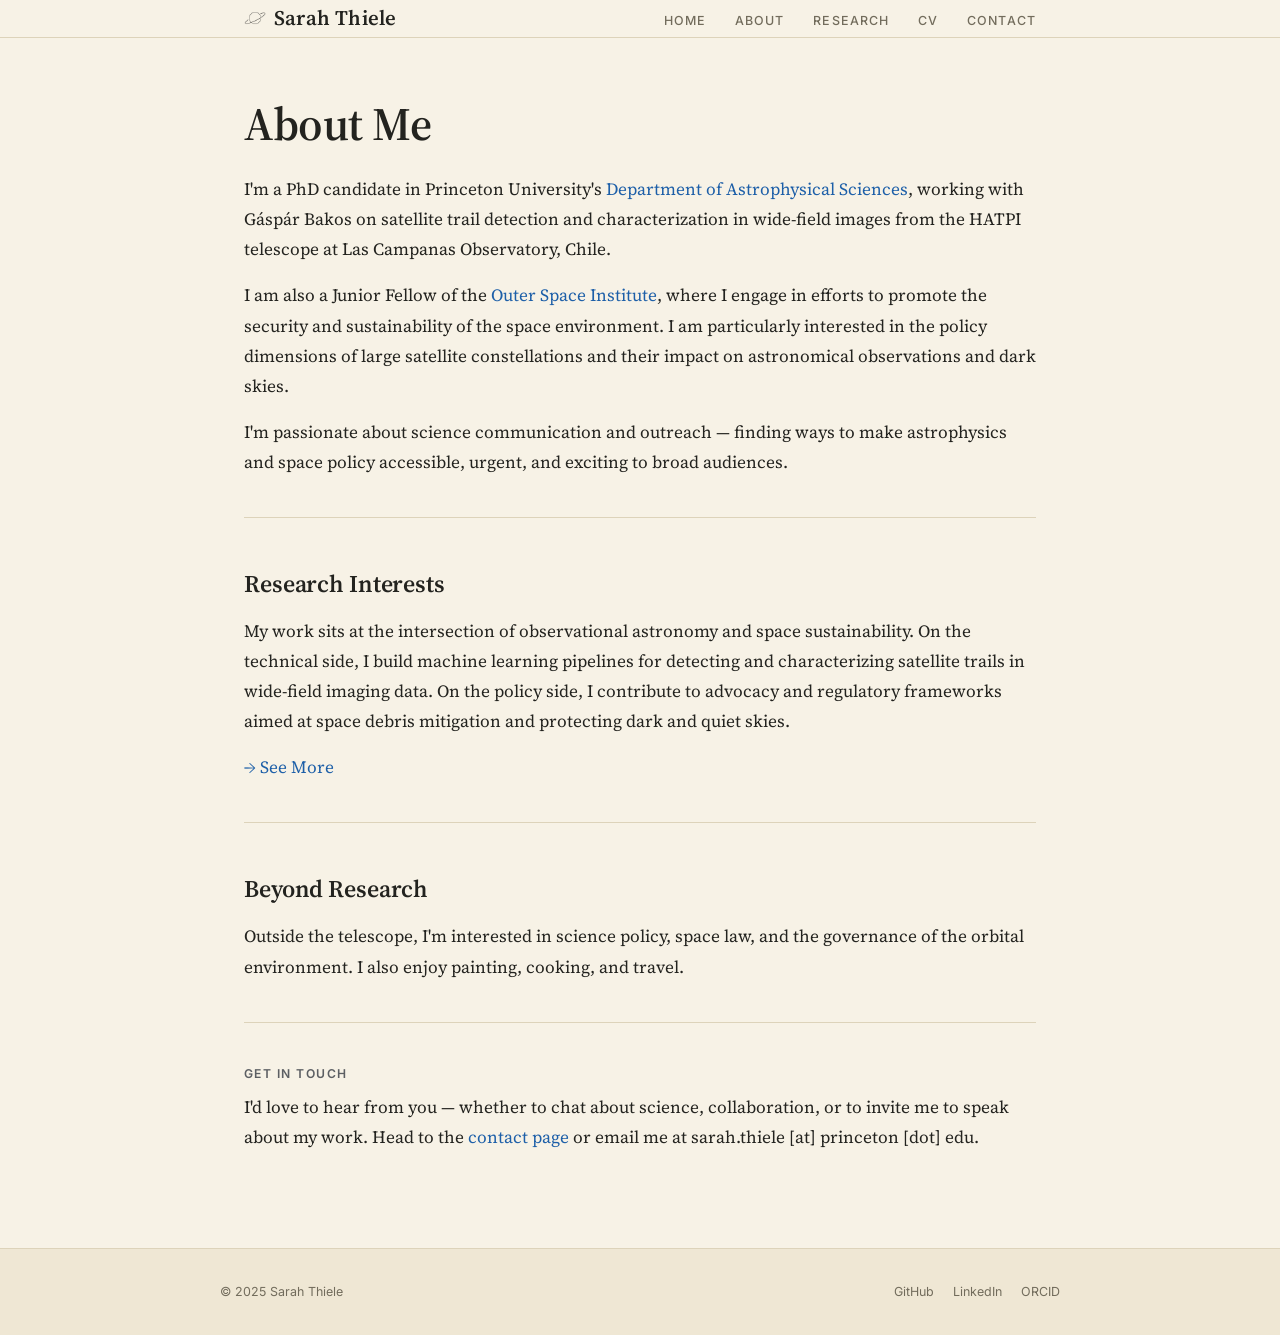
==== about.html @ 633bb7ef "Redesign site with academic cream/blue palette, new photo and content Overhauls the visual design (t" ====
<!DOCTYPE html>
<html lang="en">
<head>
  <meta charset="UTF-8" />
  <meta name="viewport" content="width=device-width, initial-scale=1" />
  <title>About | Sarah Thiele</title>
  <meta name="description" content="About Sarah Thiele — PhD candidate in astrophysics at Princeton University." />
  <link rel="preconnect" href="https://fonts.googleapis.com" />
  <link rel="preconnect" href="https://fonts.gstatic.com" crossorigin />
  <link href="https://fonts.googleapis.com/css2?family=Source+Serif+4:ital,wght@0,400;0,600;1,400&family=Inter:wght@400;500;600&display=swap" rel="stylesheet" />
  <link rel="icon" type="image/png" href="saturn-icon.png" />
  <link rel="stylesheet" href="style.css" />
</head>
<body>
<script src="nav.js" defer></script>

<main>
  <h1>About Me</h1>

  <p>
    I'm a PhD candidate in Princeton University's <a href="https://www.astro.princeton.edu/">Department of Astrophysical Sciences</a>, working with Gáspár Bakos on satellite trail detection and characterization in wide-field images from the HATPI telescope at Las Campanas Observatory, Chile.
  </p>

  <p>
    I am also a Junior Fellow of the <a href="http://outerspaceinstitute.ca/">Outer Space Institute</a>, where I engage in efforts to promote the security and sustainability of the space environment. I am particularly interested in the policy dimensions of large satellite constellations and their impact on astronomical observations and dark skies.
  </p>

  <p>
    I'm passionate about science communication and outreach — finding ways to make astrophysics and space policy accessible, urgent, and exciting to broad audiences.
  </p>

  <hr />

  <h2>Research Interests</h2>
  <p>
    My work sits at the intersection of observational astronomy and space sustainability. On the technical side, I build machine learning pipelines for detecting and characterizing satellite trails in wide-field imaging data. On the policy side, I contribute to advocacy and regulatory frameworks aimed at space debris mitigation and protecting dark and quiet skies.
  </p>
  <p><a href="research.html">&rarr; See More</a></p>

  <hr />

  <h2>Beyond Research</h2>
  <p>
    Outside the telescope, I'm interested in science policy, space law, and the governance of the orbital environment. I also enjoy painting, cooking, and travel.
  </p>

  <hr />

  <h3>Get in touch</h3>
  <p>
    I'd love to hear from you — whether to chat about science, collaboration, or to invite me to speak about my work. Head to the <a href="contact.html">contact page</a> or email me at sarah.thiele [at] princeton [dot] edu.
  </p>
</main>

</body>
</html>
---- style.css ----
/* ─── Tokens ─────────────────────────────────────────────── */
:root {
  --bg:        #f7f2e6;
  --bg-soft:   #efe7d4;
  --fg:        #23231f;
  --muted:     #726c5c;
  --rule:      #ddd3ba;
  --blue:      #1d5fa8;
  --blue-h:    #123f75;
  --slate:     #5c5f63;
  --slate-bg:  #e6e4de;
  --max:       840px;
  --nav-h:     64px;
}

/* ─── Reset ──────────────────────────────────────────────── */
*, *::before, *::after { box-sizing: border-box; margin: 0; padding: 0; }
html { font-size: 16px; scroll-behavior: smooth; }

html, body { height: 100%; }

body {
  background: var(--bg);
  color: var(--fg);
  font-family: 'Source Serif 4', Georgia, serif;
  font-size: 1.075rem;
  line-height: 1.75;
  -webkit-font-smoothing: antialiased;
  display: flex;
  flex-direction: column;
  min-height: 100vh;
}

/* ─── Nav ────────────────────────────────────────────────── */
nav {
  position: sticky;
  top: 0;
  z-index: 100;
  background: var(--bg);
  border-bottom: 1px solid var(--rule);
  height: var(--nav-h);
  display: flex;
  align-items: center;
}

nav .inner {
  max-width: var(--max);
  width: 100%;
  margin: 0 auto;
  padding: 0 1.5rem;
  display: flex;
  justify-content: space-between;
  align-items: center;
}

nav .brand {
  display: flex;
  align-items: center;
  gap: 0.5rem;
  font-family: 'Source Serif 4', Georgia, serif;
  font-size: 1.3rem;
  font-weight: 600;
  letter-spacing: 0.01em;
  color: var(--fg);
  text-decoration: none;
}

nav .brand img {
  opacity: 0.95;
}

nav ul {
  list-style: none;
  display: flex;
  gap: 1.8rem;
}

nav ul a {
  position: relative;
  font-family: 'Inter', sans-serif;
  font-size: 0.78rem;
  font-weight: 500;
  letter-spacing: 0.09em;
  text-transform: uppercase;
  color: var(--muted);
  text-decoration: none;
  padding-bottom: 0.3rem;
  transition: color 0.15s;
}

nav ul a::after {
  content: '';
  position: absolute;
  left: 0;
  right: 0;
  bottom: 0;
  height: 2px;
  background: var(--blue);
  transform: scaleX(0);
  transform-origin: left;
  transition: transform 0.2s ease;
}

nav ul a:hover { color: var(--fg); }
nav ul a:hover::after,
nav ul a.active::after { transform: scaleX(1); }
nav ul a.active { color: var(--fg); }

/* ─── Layout ─────────────────────────────────────────────── */
main {
  flex: 1 0 auto;
  width: 100%;
  max-width: var(--max);
  margin: 0 auto;
  padding: 3.75rem 1.5rem 6rem;
}

/* ─── Typography ─────────────────────────────────────────── */
h1 {
  font-family: 'Source Serif 4', Georgia, serif;
  font-size: clamp(2.1rem, 5vw, 2.9rem);
  font-weight: 600;
  line-height: 1.15;
  letter-spacing: -0.01em;
  margin-bottom: 1.4rem;
}

h2 {
  font-family: 'Source Serif 4', Georgia, serif;
  font-size: 1.5rem;
  font-weight: 600;
  margin: 2.8rem 0 0.7rem;
  letter-spacing: -0.005em;
}

h3 {
  font-family: 'Inter', sans-serif;
  font-size: 0.76rem;
  font-weight: 600;
  letter-spacing: 0.12em;
  text-transform: uppercase;
  color: var(--slate);
  margin: 2rem 0 0.5rem;
}

p { margin-bottom: 1rem; }
p:last-child { margin-bottom: 0; }

a { color: var(--blue); text-decoration: none; border-bottom: 1px solid transparent; }
a:hover { color: var(--blue-h); border-bottom-color: currentColor; text-decoration: none; }

hr {
  border: none;
  border-top: 1px solid var(--rule);
  margin: 2.5rem 0;
}

/* ─── Section divider (hr / tick / label / tick / hr) ───────── */
.section-divider {
  display: flex;
  flex-direction: column;
  align-items: center;
  margin: 3.5rem 0;
}

.section-divider hr {
  width: 100%;
  margin: 0;
}

.section-divider .divider-tick {
  width: 1px;
  height: 1.5rem;
  background: var(--rule);
}

.section-divider h3 {
  margin: 0.6rem 0;
}

/* ─── Home hero ──────────────────────────────────────────── */
.hero {
  display: grid;
  grid-template-columns: 1fr 300px;
  gap: 2.75rem;
  align-items: stretch;
  padding: 2.25rem 0 3rem;
  border-bottom: 1px solid var(--rule);
  margin-bottom: 2.75rem;
}

.hero-text .tagline {
  font-family: 'Inter', sans-serif;
  font-size: 0.8rem;
  font-weight: 500;
  letter-spacing: 0.13em;
  text-transform: uppercase;
  color: var(--slate);
  margin-bottom: 0.9rem;
}

.hero-photo {
  height: 100%;
}

.hero-photo img {
  width: 100%;
  height: 100%;
  min-height: 285px;
  border-radius: 0;
  object-fit: cover;
  display: block;
  border: 1px solid var(--rule);
  box-shadow: 0 6px 18px -8px rgba(35, 35, 31, 0.25);
}

.hero-links {
  display: flex;
  gap: 0.9rem;
  flex-wrap: wrap;
  margin-top: 1.5rem;
}

.btn {
  font-family: 'Inter', sans-serif;
  font-size: 0.78rem;
  font-weight: 500;
  letter-spacing: 0.07em;
  text-transform: uppercase;
  color: var(--blue);
  border: 1px solid var(--blue);
  border-bottom: 1px solid var(--blue);
  padding: 0.5rem 1.2rem;
  text-decoration: none;
  transition: background-color 0.15s, color 0.15s;
}

.btn:hover {
  background-color: var(--blue);
  color: var(--bg);
  border-bottom-color: var(--blue);
}

/* ─── Home quick-links section ───────────────────────────── */
.quick-links {
  display: grid;
  grid-template-columns: repeat(2, 1fr);
  gap: 1.25rem;
  margin-top: 1rem;
}

.ql-card {
  background: var(--bg-soft);
  border-left: 3px solid transparent;
  padding: 1.4rem 1.6rem;
  text-decoration: none;
  color: var(--fg);
  transition: border-color 0.15s, transform 0.15s;
  display: block;
}

.ql-card:hover {
  border-left-color: var(--blue);
  text-decoration: none;
  transform: translateX(2px);
}

.ql-card .ql-title {
  font-family: 'Source Serif 4', Georgia, serif;
  font-size: 1.15rem;
  font-weight: 600;
  margin-bottom: 0.35rem;
}

.ql-card .ql-desc {
  font-family: 'Source Serif 4', serif;
  font-size: 0.9rem;
  color: var(--muted);
  line-height: 1.5;
}

/* ─── Research cards ─────────────────────────────────────── */
.research-item {
  border-top: 1px solid var(--rule);
  padding: 2.1rem 0;
}

.research-item:last-child { border-bottom: 1px solid var(--rule); }

.research-item .meta {
  font-family: 'Inter', sans-serif;
  font-size: 0.76rem;
  font-weight: 500;
  letter-spacing: 0.08em;
  text-transform: uppercase;
  color: var(--slate);
  margin-bottom: 0.5rem;
}

.research-item h2 {
  margin: 0 0 0.7rem;
  font-size: 1.3rem;
}

.research-item .tags {
  display: flex;
  flex-wrap: wrap;
  gap: 0.5rem;
  margin-top: 1rem;
}

.paper-list {
  list-style: none;
  display: flex;
  flex-direction: column;
  gap: 0.85rem;
  margin: 1rem 0 0;
  font-size: 0.95rem;
  line-height: 1.55;
}

.paper-list strong {
  font-weight: 600;
}

.research-figure {
  margin: 1.25rem 0;
}

.research-figure img {
  display: block;
  width: 100%;
  height: auto;
  border: 1px solid var(--rule);
}

.research-figure figcaption {
  font-family: 'Inter', sans-serif;
  font-size: 0.78rem;
  color: var(--muted);
  margin-top: 0.6rem;
  line-height: 1.5;
}

.research-figure figcaption code {
  font-family: ui-monospace, 'SF Mono', Menlo, monospace;
  font-size: 0.9em;
  background: var(--bg-soft);
  padding: 0.05rem 0.3rem;
  border-radius: 3px;
}

.tag {
  font-family: 'Inter', sans-serif;
  font-size: 0.7rem;
  font-weight: 500;
  letter-spacing: 0.05em;
  text-transform: uppercase;
  background: var(--slate-bg);
  color: var(--slate);
  border-radius: 3px;
  padding: 0.25rem 0.65rem;
}

/* ─── CV-style table ─────────────────────────────────────── */
.cv-section { margin-bottom: 2.5rem; }

.cv-row {
  display: grid;
  grid-template-columns: 90px 1fr;
  gap: 1rem;
  padding: 0.7rem 0.5rem;
  margin: 0 -0.5rem;
  border-top: 1px solid var(--rule);
  font-size: 0.97rem;
  transition: background-color 0.15s;
}

.cv-row:last-child { border-bottom: 1px solid var(--rule); }
.cv-row:hover { background: var(--bg-soft); }

.cv-year {
  font-family: 'Inter', sans-serif;
  font-size: 0.78rem;
  font-weight: 500;
  color: var(--blue);
  padding-top: 0.2rem;
}

/* ─── Contact ────────────────────────────────────────────── */
.contact-grid {
  display: grid;
  grid-template-columns: 1fr 1fr;
  gap: 1.75rem;
  margin-top: 1.5rem;
}

.contact-item .label {
  font-family: 'Inter', sans-serif;
  font-size: 0.7rem;
  font-weight: 600;
  letter-spacing: 0.12em;
  text-transform: uppercase;
  color: var(--slate);
  margin-bottom: 0.3rem;
}

/* ─── Footer ─────────────────────────────────────────────── */
footer {
  flex-shrink: 0;
  border-top: 1px solid var(--rule);
  background: var(--bg-soft);
  padding: 2rem 1.5rem;
  text-align: center;
}

footer .inner {
  max-width: var(--max);
  margin: 0 auto;
  font-family: 'Inter', sans-serif;
  font-size: 0.78rem;
  color: var(--muted);
  display: flex;
  justify-content: space-between;
  align-items: center;
  flex-wrap: wrap;
  gap: 0.5rem;
}

footer .social-links { display: flex; gap: 1.2rem; }
footer .social-links a { color: var(--muted); border-bottom: none; transition: color 0.15s; }
footer .social-links a:hover { color: var(--blue); text-decoration: none; }

/* ─── Responsive ─────────────────────────────────────────── */
@media (max-width: 600px) {
  .hero { grid-template-columns: 1fr; }
  .hero-photo { display: none; }
  .quick-links { grid-template-columns: 1fr; }
  .contact-grid { grid-template-columns: 1fr; }
  .cv-row { grid-template-columns: 1fr; gap: 0.2rem; }
  nav ul { gap: 1rem; }
}
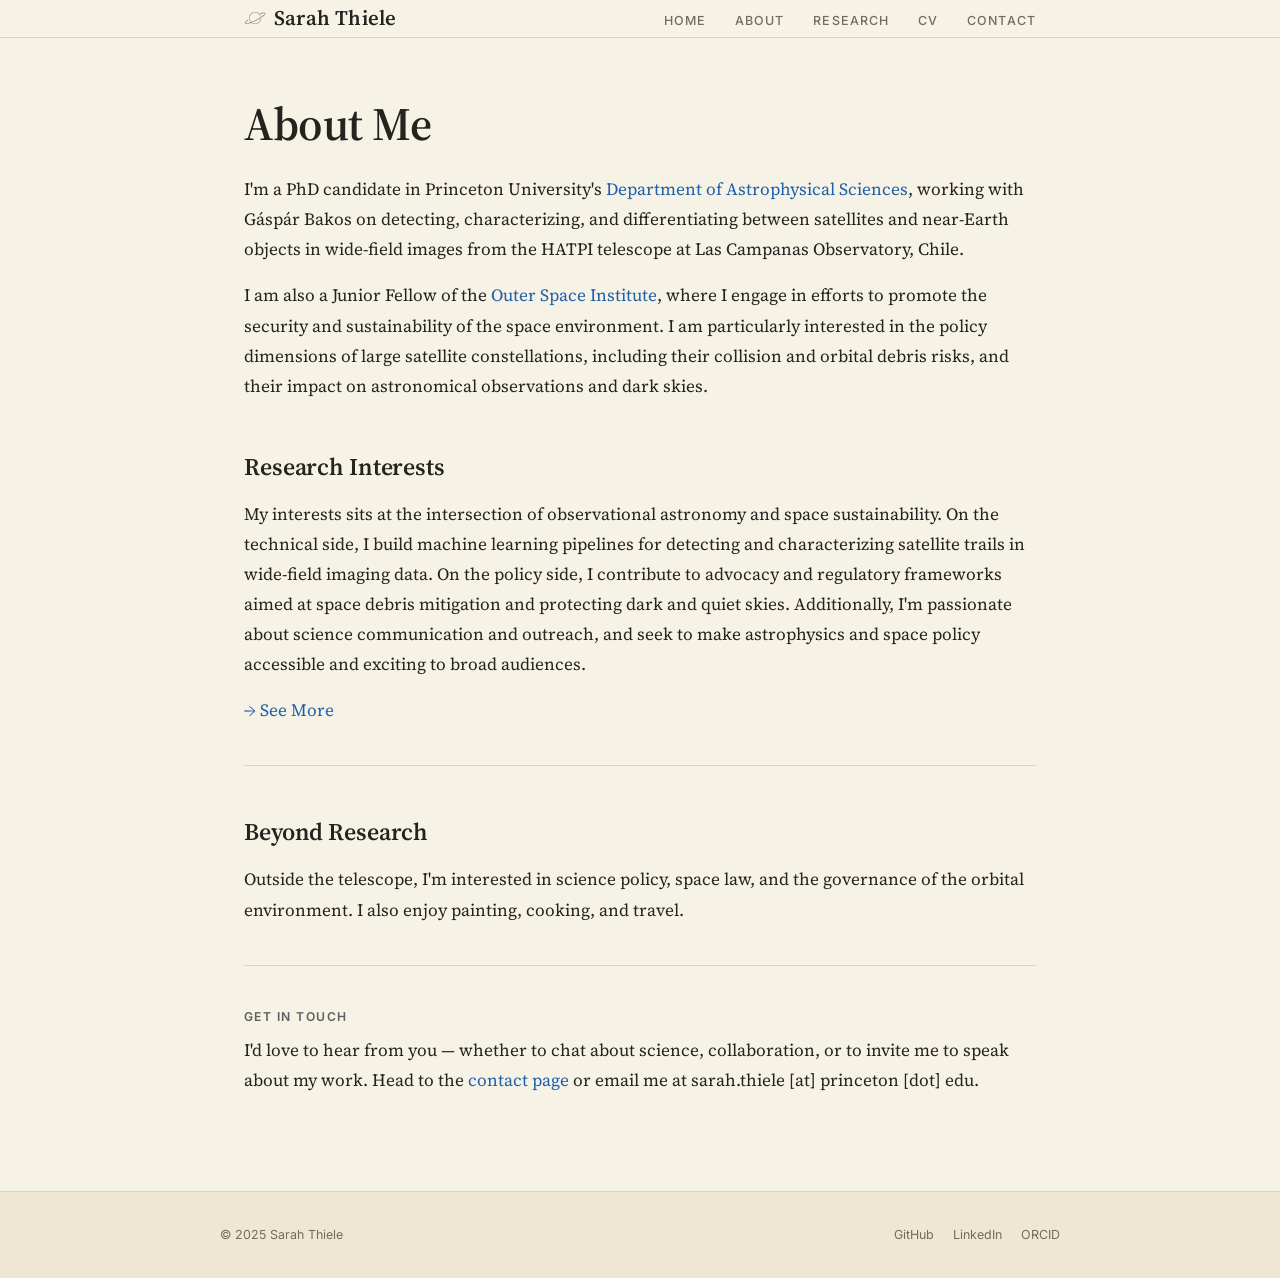
==== commit cdf79a3d: "Update about.html" ====
--- a/about.html
+++ b/about.html
@@ -18,22 +18,17 @@
   <h1>About Me</h1>
 
   <p>
-    I'm a PhD candidate in Princeton University's <a href="https://www.astro.princeton.edu/">Department of Astrophysical Sciences</a>, working with Gáspár Bakos on satellite trail detection and characterization in wide-field images from the HATPI telescope at Las Campanas Observatory, Chile.
+    I'm a PhD candidate in Princeton University's <a href="https://www.astro.princeton.edu/">Department of Astrophysical Sciences</a>, working with Gáspár Bakos on detecting, characterizing, and differentiating between satellites and near-Earth objects in wide-field images from the HATPI telescope at Las Campanas Observatory, Chile.
   </p>
 
   <p>
-    I am also a Junior Fellow of the <a href="http://outerspaceinstitute.ca/">Outer Space Institute</a>, where I engage in efforts to promote the security and sustainability of the space environment. I am particularly interested in the policy dimensions of large satellite constellations and their impact on astronomical observations and dark skies.
+    I am also a Junior Fellow of the <a href="http://outerspaceinstitute.ca/">Outer Space Institute</a>, where I engage in efforts to promote the security and sustainability of the space environment. I am particularly interested in the policy dimensions of large satellite constellations, including their collision and orbital debris risks, and their impact on astronomical observations and dark skies.
   </p>
 
-  <p>
-    I'm passionate about science communication and outreach — finding ways to make astrophysics and space policy accessible, urgent, and exciting to broad audiences.
-  </p>
-
-  <hr />
 
   <h2>Research Interests</h2>
   <p>
-    My work sits at the intersection of observational astronomy and space sustainability. On the technical side, I build machine learning pipelines for detecting and characterizing satellite trails in wide-field imaging data. On the policy side, I contribute to advocacy and regulatory frameworks aimed at space debris mitigation and protecting dark and quiet skies.
+    My interests sits at the intersection of observational astronomy and space sustainability. On the technical side, I build machine learning pipelines for detecting and characterizing satellite trails in wide-field imaging data. On the policy side, I contribute to advocacy and regulatory frameworks aimed at space debris mitigation and protecting dark and quiet skies. Additionally, I'm passionate about science communication and outreach, and seek to make astrophysics and space policy accessible and exciting to broad audiences.
   </p>
   <p><a href="research.html">&rarr; See More</a></p>
 
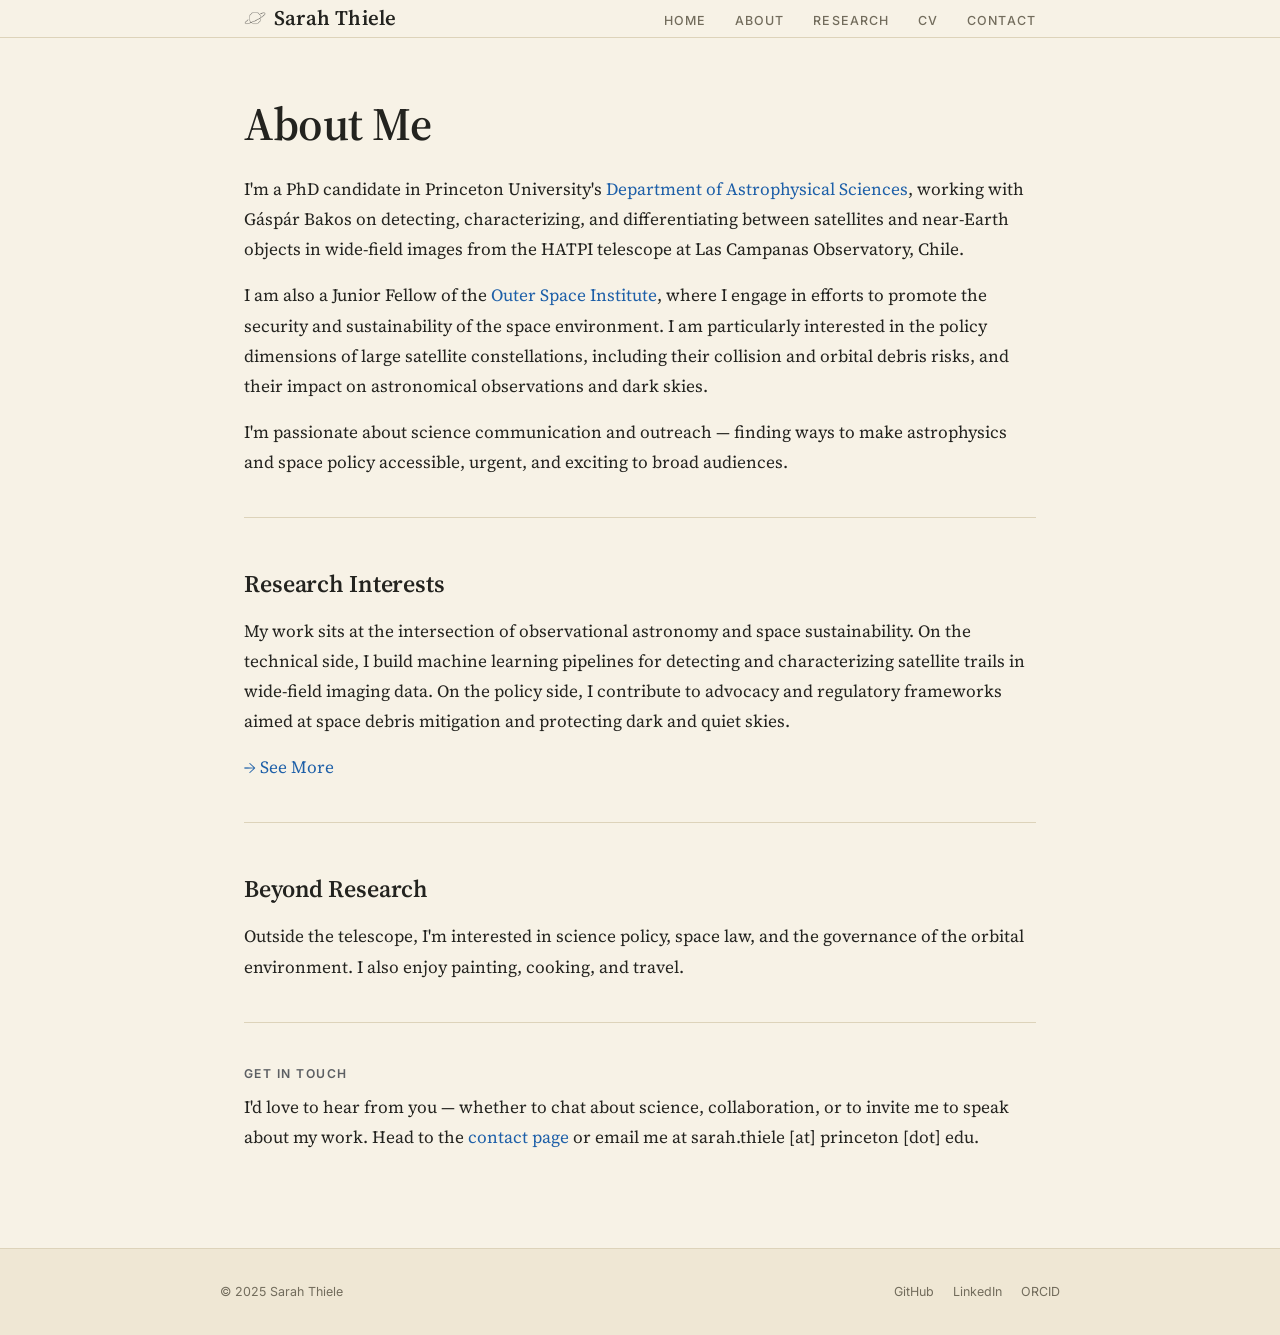
==== commit 5fed061d: "Update About page copy Co-Authored-By: Claude Sonnet 5 <noreply@anthropic.com>" ====
--- a/about.html
+++ b/about.html
@@ -25,10 +25,15 @@
     I am also a Junior Fellow of the <a href="http://outerspaceinstitute.ca/">Outer Space Institute</a>, where I engage in efforts to promote the security and sustainability of the space environment. I am particularly interested in the policy dimensions of large satellite constellations, including their collision and orbital debris risks, and their impact on astronomical observations and dark skies.
   </p>
 
+  <p>
+    I'm passionate about science communication and outreach — finding ways to make astrophysics and space policy accessible, urgent, and exciting to broad audiences.
+  </p>
+
+  <hr />
 
   <h2>Research Interests</h2>
   <p>
-    My interests sits at the intersection of observational astronomy and space sustainability. On the technical side, I build machine learning pipelines for detecting and characterizing satellite trails in wide-field imaging data. On the policy side, I contribute to advocacy and regulatory frameworks aimed at space debris mitigation and protecting dark and quiet skies. Additionally, I'm passionate about science communication and outreach, and seek to make astrophysics and space policy accessible and exciting to broad audiences.
+    My work sits at the intersection of observational astronomy and space sustainability. On the technical side, I build machine learning pipelines for detecting and characterizing satellite trails in wide-field imaging data. On the policy side, I contribute to advocacy and regulatory frameworks aimed at space debris mitigation and protecting dark and quiet skies.
   </p>
   <p><a href="research.html">&rarr; See More</a></p>
 
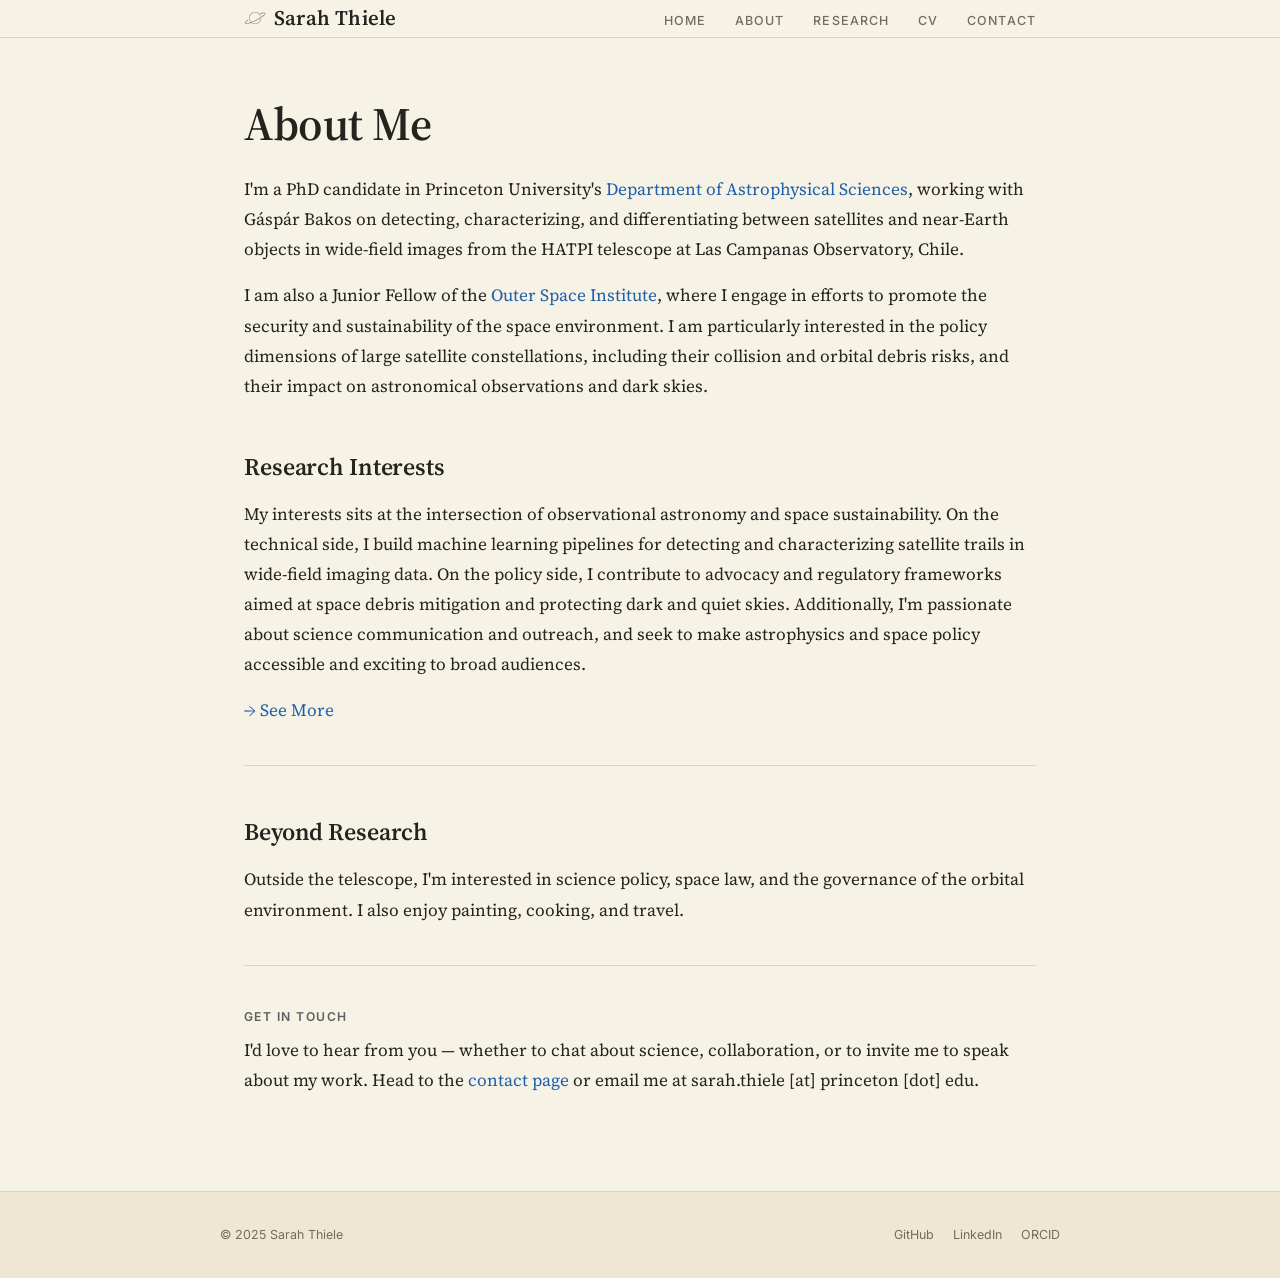
==== commit 4c539df9: "Merge remote-tracking branch 'origin/main'" ====
--- a/about.html
+++ b/about.html
@@ -25,15 +25,10 @@
     I am also a Junior Fellow of the <a href="http://outerspaceinstitute.ca/">Outer Space Institute</a>, where I engage in efforts to promote the security and sustainability of the space environment. I am particularly interested in the policy dimensions of large satellite constellations, including their collision and orbital debris risks, and their impact on astronomical observations and dark skies.
   </p>
 
-  <p>
-    I'm passionate about science communication and outreach — finding ways to make astrophysics and space policy accessible, urgent, and exciting to broad audiences.
-  </p>
-
-  <hr />
 
   <h2>Research Interests</h2>
   <p>
-    My work sits at the intersection of observational astronomy and space sustainability. On the technical side, I build machine learning pipelines for detecting and characterizing satellite trails in wide-field imaging data. On the policy side, I contribute to advocacy and regulatory frameworks aimed at space debris mitigation and protecting dark and quiet skies.
+    My interests sits at the intersection of observational astronomy and space sustainability. On the technical side, I build machine learning pipelines for detecting and characterizing satellite trails in wide-field imaging data. On the policy side, I contribute to advocacy and regulatory frameworks aimed at space debris mitigation and protecting dark and quiet skies. Additionally, I'm passionate about science communication and outreach, and seek to make astrophysics and space policy accessible and exciting to broad audiences.
   </p>
   <p><a href="research.html">&rarr; See More</a></p>
 
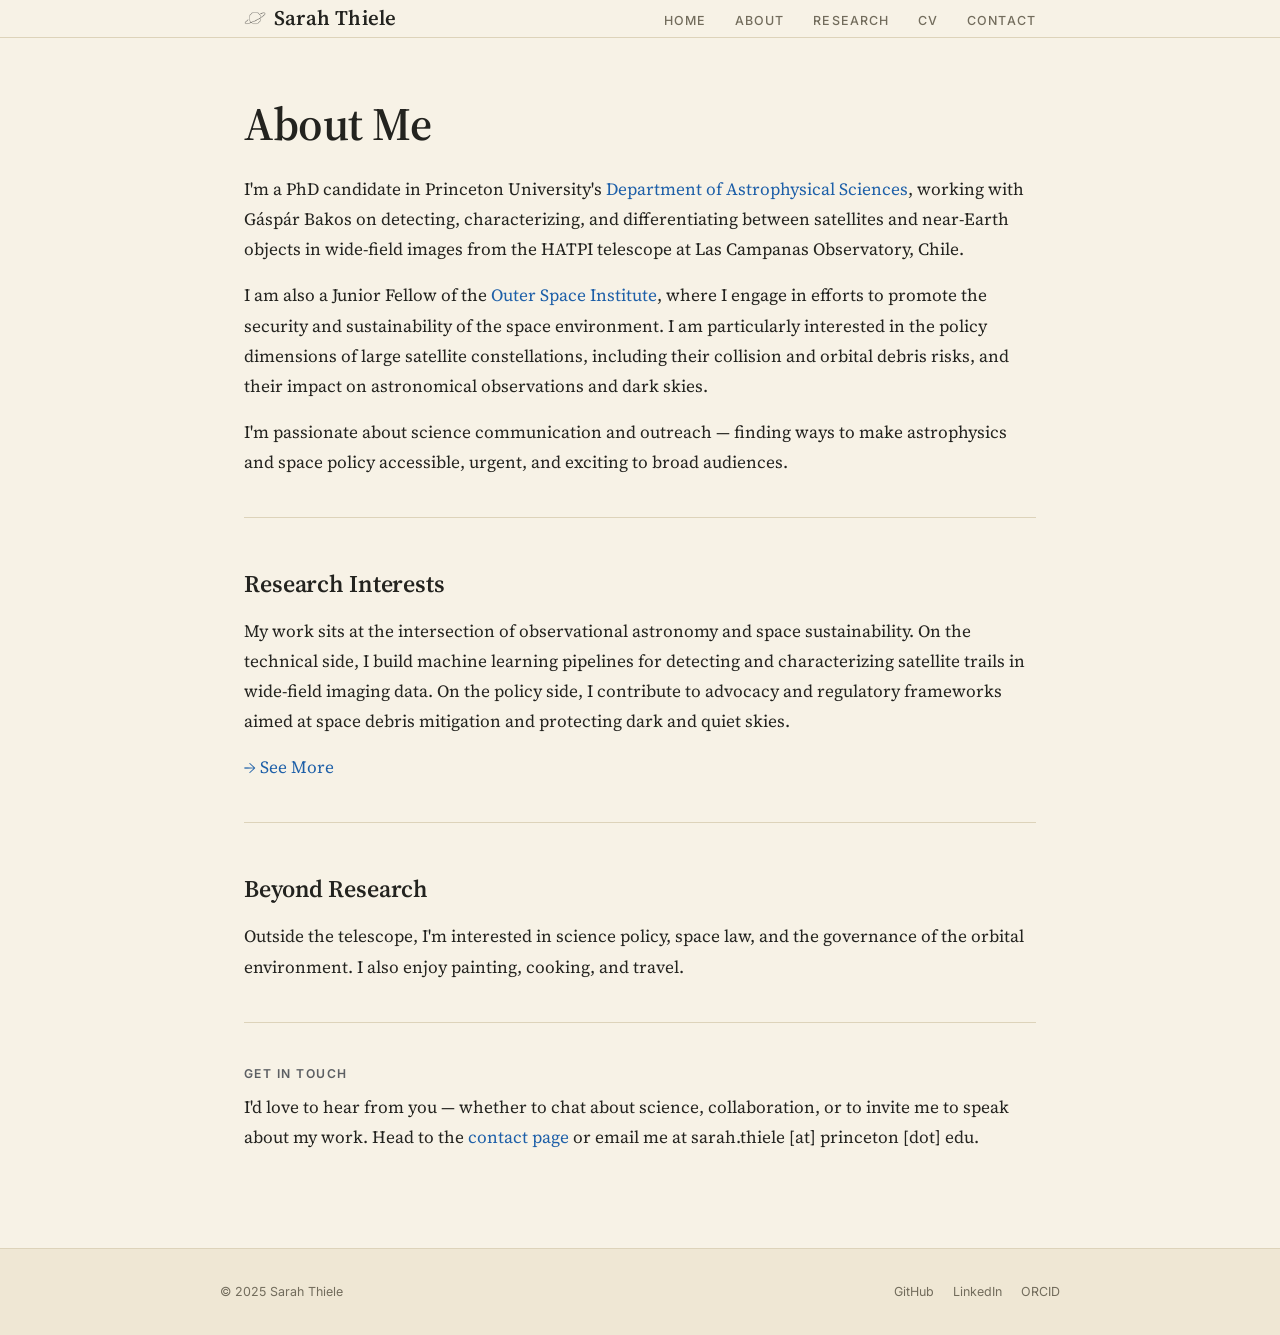
==== commit 8e1f857b: "Keep local About page copy over GitHub web edit Co-Authored-By: Claude Sonnet 5 <noreply@anthropic.c" ====
--- a/about.html
+++ b/about.html
@@ -25,10 +25,15 @@
     I am also a Junior Fellow of the <a href="http://outerspaceinstitute.ca/">Outer Space Institute</a>, where I engage in efforts to promote the security and sustainability of the space environment. I am particularly interested in the policy dimensions of large satellite constellations, including their collision and orbital debris risks, and their impact on astronomical observations and dark skies.
   </p>
 
+  <p>
+    I'm passionate about science communication and outreach — finding ways to make astrophysics and space policy accessible, urgent, and exciting to broad audiences.
+  </p>
+
+  <hr />
 
   <h2>Research Interests</h2>
   <p>
-    My interests sits at the intersection of observational astronomy and space sustainability. On the technical side, I build machine learning pipelines for detecting and characterizing satellite trails in wide-field imaging data. On the policy side, I contribute to advocacy and regulatory frameworks aimed at space debris mitigation and protecting dark and quiet skies. Additionally, I'm passionate about science communication and outreach, and seek to make astrophysics and space policy accessible and exciting to broad audiences.
+    My work sits at the intersection of observational astronomy and space sustainability. On the technical side, I build machine learning pipelines for detecting and characterizing satellite trails in wide-field imaging data. On the policy side, I contribute to advocacy and regulatory frameworks aimed at space debris mitigation and protecting dark and quiet skies.
   </p>
   <p><a href="research.html">&rarr; See More</a></p>
 
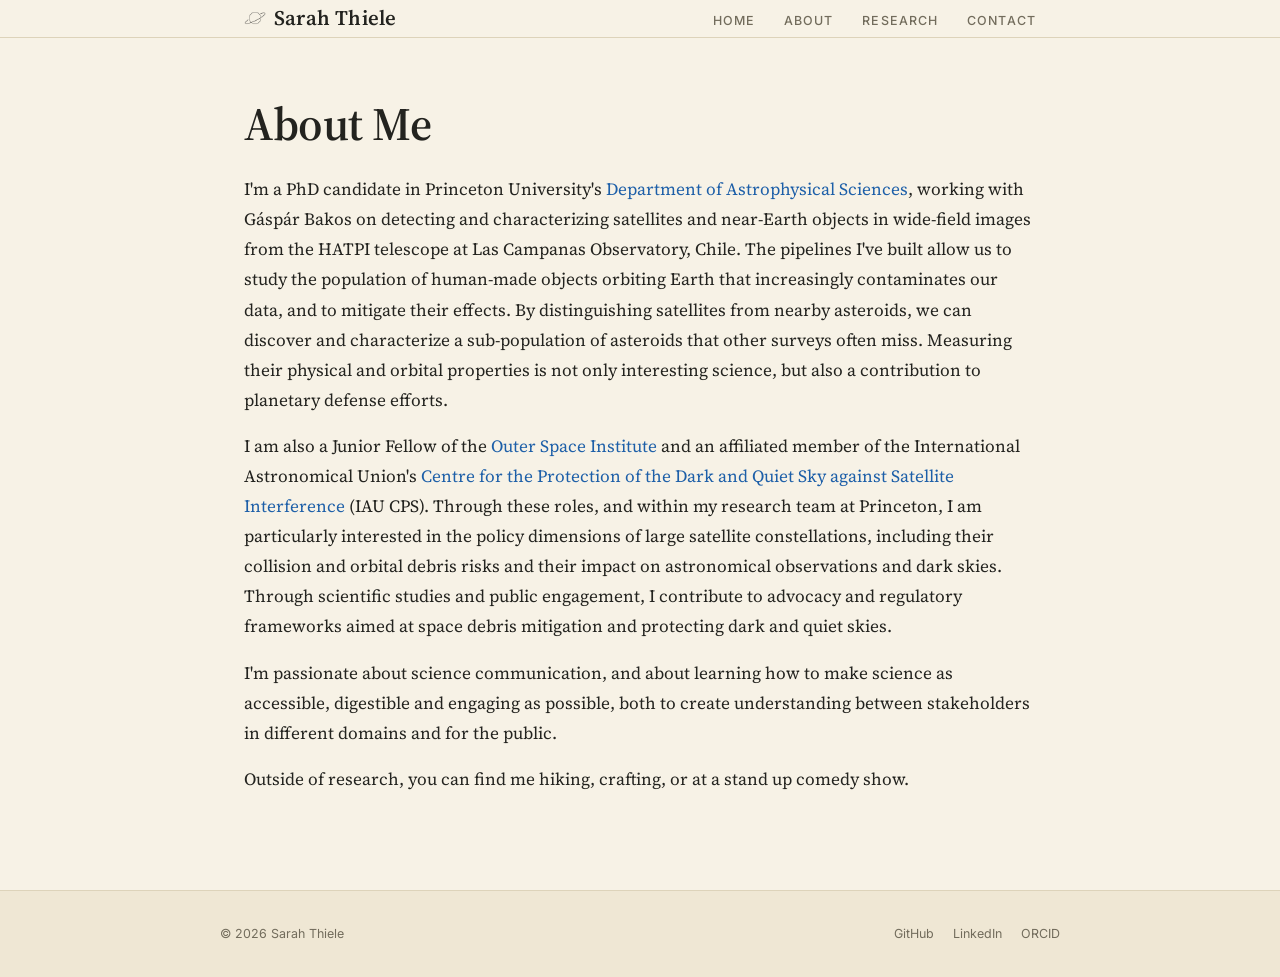
==== commit 2897a90d: "Rework research page, retire standalone CV page, refresh About copy Adds the CRASH Clock, NEO, and S" ====
--- a/about.html
+++ b/about.html
@@ -18,37 +18,19 @@
   <h1>About Me</h1>
 
   <p>
-    I'm a PhD candidate in Princeton University's <a href="https://www.astro.princeton.edu/">Department of Astrophysical Sciences</a>, working with Gáspár Bakos on detecting, characterizing, and differentiating between satellites and near-Earth objects in wide-field images from the HATPI telescope at Las Campanas Observatory, Chile.
+    I'm a PhD candidate in Princeton University's <a href="https://www.astro.princeton.edu/">Department of Astrophysical Sciences</a>, working with Gáspár Bakos on detecting and characterizing satellites and near-Earth objects in wide-field images from the HATPI telescope at Las Campanas Observatory, Chile. The pipelines I've built allow us to study the population of human-made objects orbiting Earth that increasingly contaminates our data, and to mitigate their effects. By distinguishing satellites from nearby asteroids, we can discover and characterize a sub-population of asteroids that other surveys often miss. Measuring their physical and orbital properties is not only interesting science, but also a contribution to planetary defense efforts.
   </p>
 
   <p>
-    I am also a Junior Fellow of the <a href="http://outerspaceinstitute.ca/">Outer Space Institute</a>, where I engage in efforts to promote the security and sustainability of the space environment. I am particularly interested in the policy dimensions of large satellite constellations, including their collision and orbital debris risks, and their impact on astronomical observations and dark skies.
+    I am also a Junior Fellow of the <a href="http://outerspaceinstitute.ca/">Outer Space Institute</a> and an affiliated member of the International Astronomical Union's <a href="https://cps.iau.org/">Centre for the Protection of the Dark and Quiet Sky against Satellite Interference</a> (IAU CPS). Through these roles, and within my research team at Princeton, I am particularly interested in the policy dimensions of large satellite constellations, including their collision and orbital debris risks and their impact on astronomical observations and dark skies. Through scientific studies and public engagement, I contribute to advocacy and regulatory frameworks aimed at space debris mitigation and protecting dark and quiet skies.
   </p>
 
   <p>
-    I'm passionate about science communication and outreach — finding ways to make astrophysics and space policy accessible, urgent, and exciting to broad audiences.
+    I'm passionate about science communication, and about learning how to make science as accessible, digestible and engaging as possible, both to create understanding between stakeholders in different domains and for the public.
   </p>
 
-  <hr />
-
-  <h2>Research Interests</h2>
   <p>
-    My work sits at the intersection of observational astronomy and space sustainability. On the technical side, I build machine learning pipelines for detecting and characterizing satellite trails in wide-field imaging data. On the policy side, I contribute to advocacy and regulatory frameworks aimed at space debris mitigation and protecting dark and quiet skies.
-  </p>
-  <p><a href="research.html">&rarr; See More</a></p>
-
-  <hr />
-
-  <h2>Beyond Research</h2>
-  <p>
-    Outside the telescope, I'm interested in science policy, space law, and the governance of the orbital environment. I also enjoy painting, cooking, and travel.
-  </p>
-
-  <hr />
-
-  <h3>Get in touch</h3>
-  <p>
-    I'd love to hear from you — whether to chat about science, collaboration, or to invite me to speak about my work. Head to the <a href="contact.html">contact page</a> or email me at sarah.thiele [at] princeton [dot] edu.
+    Outside of research, you can find me hiking, crafting, or at a stand up comedy show.
   </p>
 </main>
 
--- a/style.css
+++ b/style.css
@@ -279,6 +279,20 @@
   line-height: 1.5;
 }
 
+.ql-card.ql-cv {
+  background: var(--slate-bg);
+  border-left: 3px solid var(--blue);
+}
+
+.ql-card.ql-cv .ql-title {
+  color: var(--blue);
+}
+
+.ql-card.ql-cv:hover {
+  border-color: var(--blue-h);
+  background: var(--bg-soft);
+}
+
 /* ─── Research cards ─────────────────────────────────────── */
 .research-item {
   border-top: 1px solid var(--rule);
@@ -317,6 +331,10 @@
   margin: 1rem 0 0;
   font-size: 0.95rem;
   line-height: 1.55;
+}
+
+.cite-meta {
+  color: var(--muted);
 }
 
 .paper-list strong {
@@ -350,6 +368,18 @@
   border-radius: 3px;
 }
 
+.research-figure.inset-left {
+  float: left;
+  width: 270px;
+  margin: 0.2rem 1.5rem 1rem 0;
+}
+
+.research-figure.inset {
+  float: right;
+  width: 440px;
+  margin: 0.2rem 0 1rem 1.5rem;
+}
+
 .tag {
   font-family: 'Inter', sans-serif;
   font-size: 0.7rem;
@@ -360,31 +390,6 @@
   color: var(--slate);
   border-radius: 3px;
   padding: 0.25rem 0.65rem;
-}
-
-/* ─── CV-style table ─────────────────────────────────────── */
-.cv-section { margin-bottom: 2.5rem; }
-
-.cv-row {
-  display: grid;
-  grid-template-columns: 90px 1fr;
-  gap: 1rem;
-  padding: 0.7rem 0.5rem;
-  margin: 0 -0.5rem;
-  border-top: 1px solid var(--rule);
-  font-size: 0.97rem;
-  transition: background-color 0.15s;
-}
-
-.cv-row:last-child { border-bottom: 1px solid var(--rule); }
-.cv-row:hover { background: var(--bg-soft); }
-
-.cv-year {
-  font-family: 'Inter', sans-serif;
-  font-size: 0.78rem;
-  font-weight: 500;
-  color: var(--blue);
-  padding-top: 0.2rem;
 }
 
 /* ─── Contact ────────────────────────────────────────────── */
@@ -437,6 +442,7 @@
   .hero-photo { display: none; }
   .quick-links { grid-template-columns: 1fr; }
   .contact-grid { grid-template-columns: 1fr; }
-  .cv-row { grid-template-columns: 1fr; gap: 0.2rem; }
+  .research-figure.inset,
+  .research-figure.inset-left { float: none; width: 100%; margin: 1rem 0; }
   nav ul { gap: 1rem; }
 }
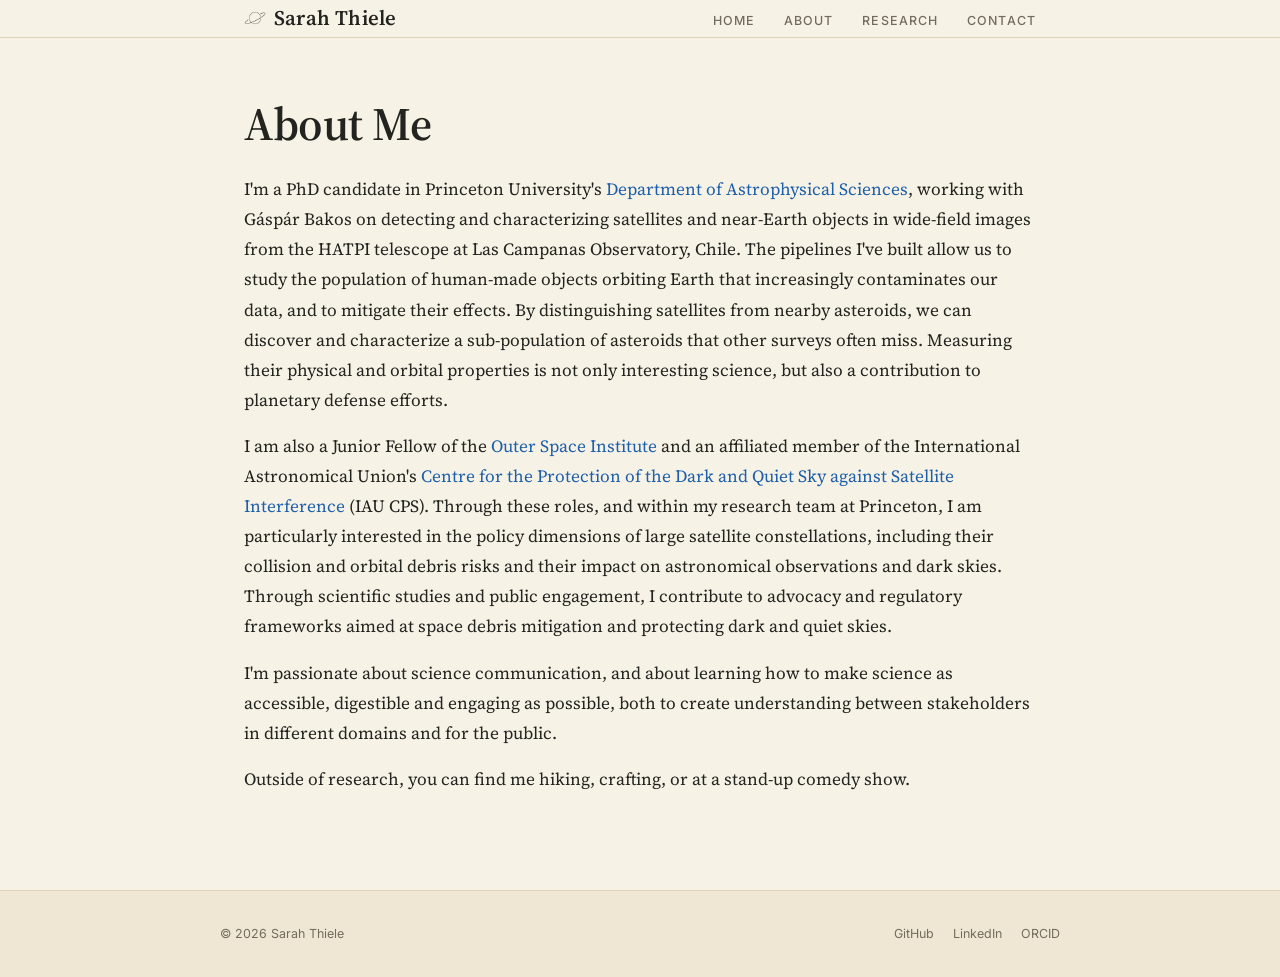
==== commit e3587f5d: "Add scattered side photos to About page Adds two small photos (a conference talk and a hiking shot) " ====
--- a/about.html
+++ b/about.html
@@ -15,6 +15,9 @@
 <script src="nav.js" defer></script>
 
 <main>
+  <img class="side-photo side-photo-talk" src="about-talk.jpg" alt="" />
+  <img class="side-photo side-photo-hiking" src="about-hiking.jpg" alt="" />
+
   <h1>About Me</h1>
 
   <p>
@@ -30,7 +33,7 @@
   </p>
 
   <p>
-    Outside of research, you can find me hiking, crafting, or at a stand up comedy show.
+    Outside of research, you can find me hiking, crafting, or at a stand-up comedy show.
   </p>
 </main>
 
--- a/style.css
+++ b/style.css
@@ -108,6 +108,7 @@
 
 /* ─── Layout ─────────────────────────────────────────────── */
 main {
+  position: relative;
   flex: 1 0 auto;
   width: 100%;
   max-width: var(--max);
@@ -436,6 +437,32 @@
 footer .social-links a { color: var(--muted); border-bottom: none; transition: color 0.15s; }
 footer .social-links a:hover { color: var(--blue); text-decoration: none; }
 
+/* ─── About page side photos ────────────────────────────── */
+.side-photo {
+  display: none;
+  position: absolute;
+  width: 200px;
+  border: 1px solid var(--rule);
+  background: var(--bg);
+  padding: 4px;
+  box-shadow: 0 8px 18px -8px rgba(35, 35, 31, 0.35);
+}
+
+@media (min-width: 1360px) {
+  .side-photo { display: block; }
+}
+
+.side-photo-talk {
+  width: 230px;
+  right: -255px;
+  top: 400px;
+}
+
+.side-photo-hiking {
+  left: -245px;
+  top: 140px;
+}
+
 /* ─── Responsive ─────────────────────────────────────────── */
 @media (max-width: 600px) {
   .hero { grid-template-columns: 1fr; }
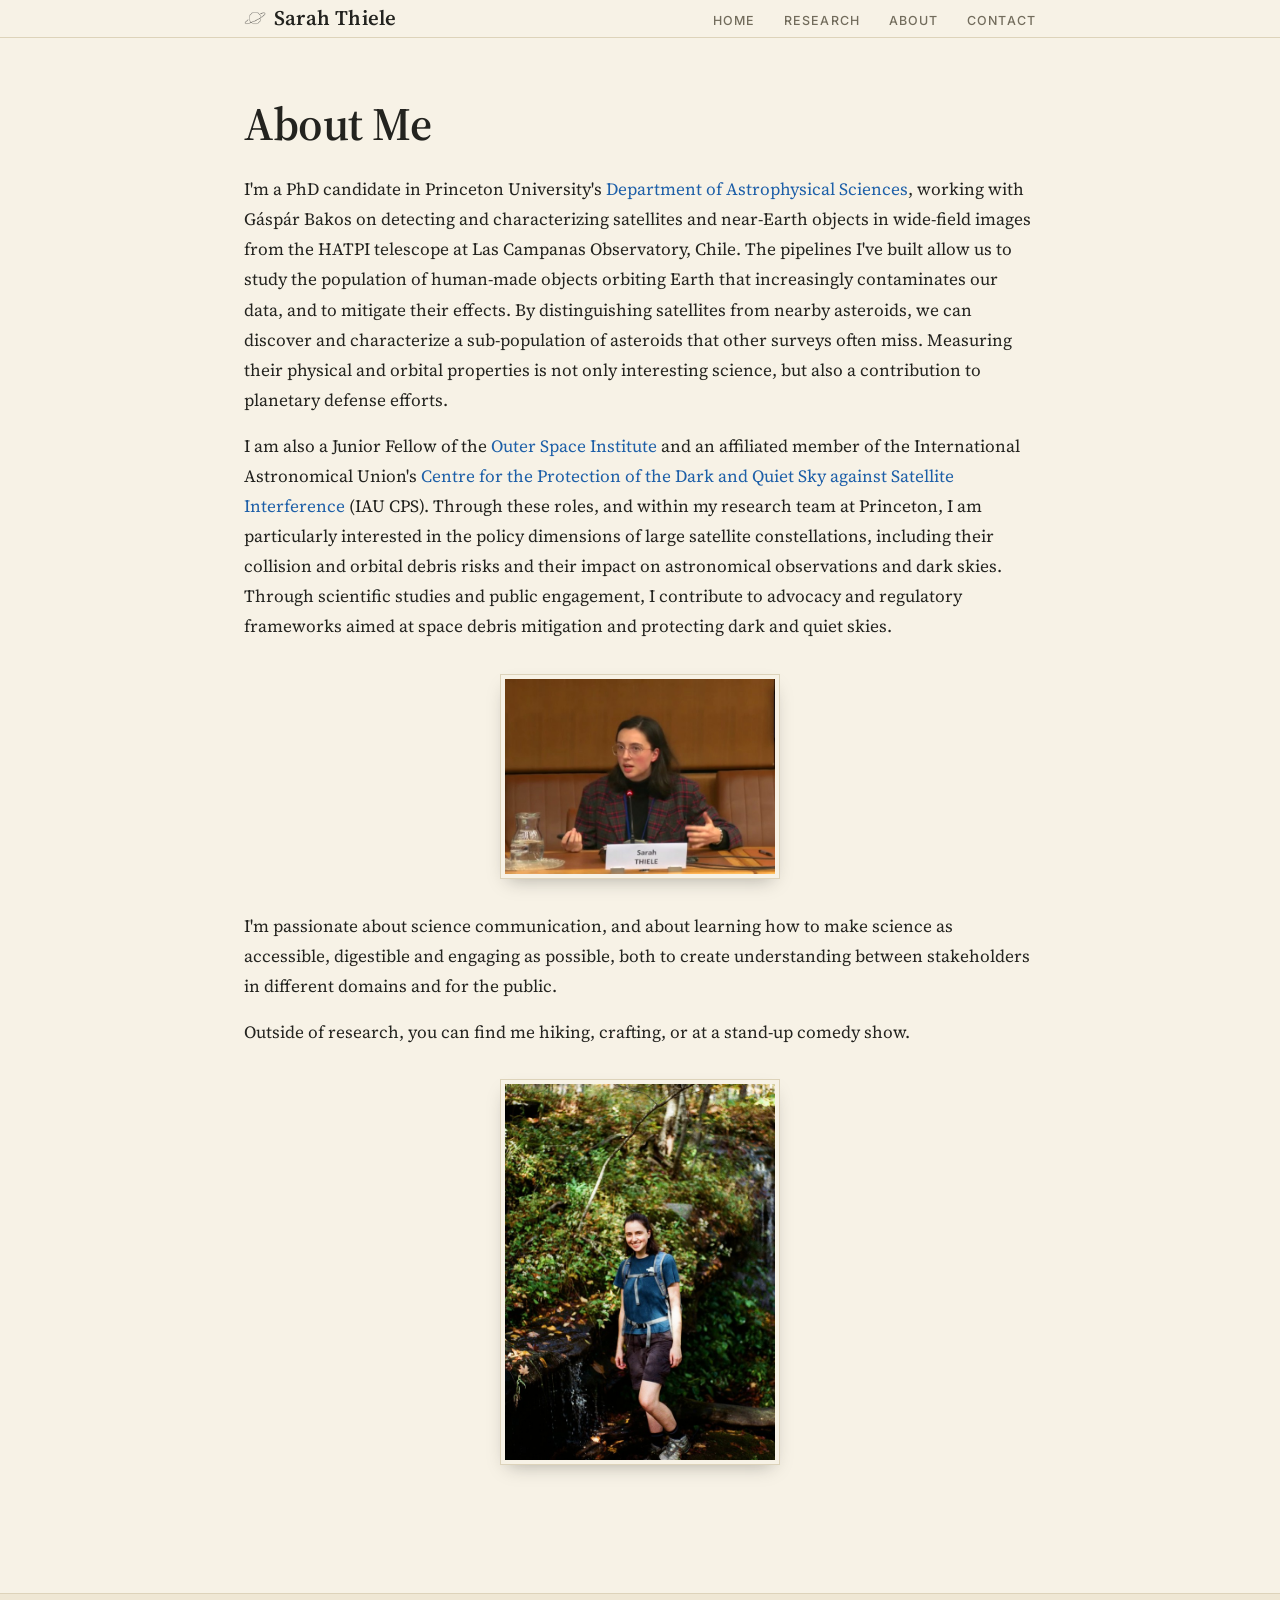
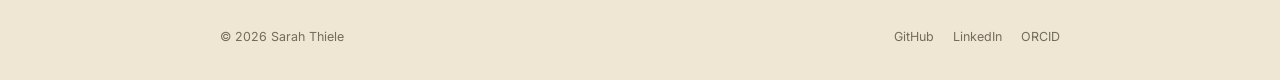
==== commit 61f00ed0: "Keep About page photos visible at narrow widths They now sit inline in the article below 1360px inst" ====
--- a/about.html
+++ b/about.html
@@ -15,9 +15,6 @@
 <script src="nav.js" defer></script>
 
 <main>
-  <img class="side-photo side-photo-talk" src="about-talk.jpg" alt="" />
-  <img class="side-photo side-photo-hiking" src="about-hiking.jpg" alt="" />
-
   <h1>About Me</h1>
 
   <p>
@@ -28,6 +25,8 @@
     I am also a Junior Fellow of the <a href="http://outerspaceinstitute.ca/">Outer Space Institute</a> and an affiliated member of the International Astronomical Union's <a href="https://cps.iau.org/">Centre for the Protection of the Dark and Quiet Sky against Satellite Interference</a> (IAU CPS). Through these roles, and within my research team at Princeton, I am particularly interested in the policy dimensions of large satellite constellations, including their collision and orbital debris risks and their impact on astronomical observations and dark skies. Through scientific studies and public engagement, I contribute to advocacy and regulatory frameworks aimed at space debris mitigation and protecting dark and quiet skies.
   </p>
 
+  <img class="side-photo side-photo-talk" src="about-talk.jpg" alt="Sarah Thiele giving a talk" />
+
   <p>
     I'm passionate about science communication, and about learning how to make science as accessible, digestible and engaging as possible, both to create understanding between stakeholders in different domains and for the public.
   </p>
@@ -35,6 +34,8 @@
   <p>
     Outside of research, you can find me hiking, crafting, or at a stand-up comedy show.
   </p>
+
+  <img class="side-photo side-photo-hiking" src="about-hiking.jpg" alt="Sarah Thiele hiking" />
 </main>
 
 </body>
--- a/style.css
+++ b/style.css
@@ -438,10 +438,12 @@
 footer .social-links a:hover { color: var(--blue); text-decoration: none; }
 
 /* ─── About page side photos ────────────────────────────── */
+/* Below 1360px there's no room in the margins, so these sit inline in the
+   article flow instead of disappearing; above 1360px they float beside it. */
 .side-photo {
-  display: none;
-  position: absolute;
-  width: 200px;
+  display: block;
+  width: min(280px, 100%);
+  margin: 2rem auto;
   border: 1px solid var(--rule);
   background: var(--bg);
   padding: 4px;
@@ -449,18 +451,22 @@
 }
 
 @media (min-width: 1360px) {
-  .side-photo { display: block; }
-}
-
-.side-photo-talk {
-  width: 230px;
-  right: -255px;
-  top: 400px;
-}
-
-.side-photo-hiking {
-  left: -245px;
-  top: 140px;
+  .side-photo {
+    position: absolute;
+    margin: 0;
+  }
+
+  .side-photo-talk {
+    width: 230px;
+    right: -255px;
+    top: 400px;
+  }
+
+  .side-photo-hiking {
+    width: 200px;
+    left: -245px;
+    top: 140px;
+  }
 }
 
 /* ─── Responsive ─────────────────────────────────────────── */
